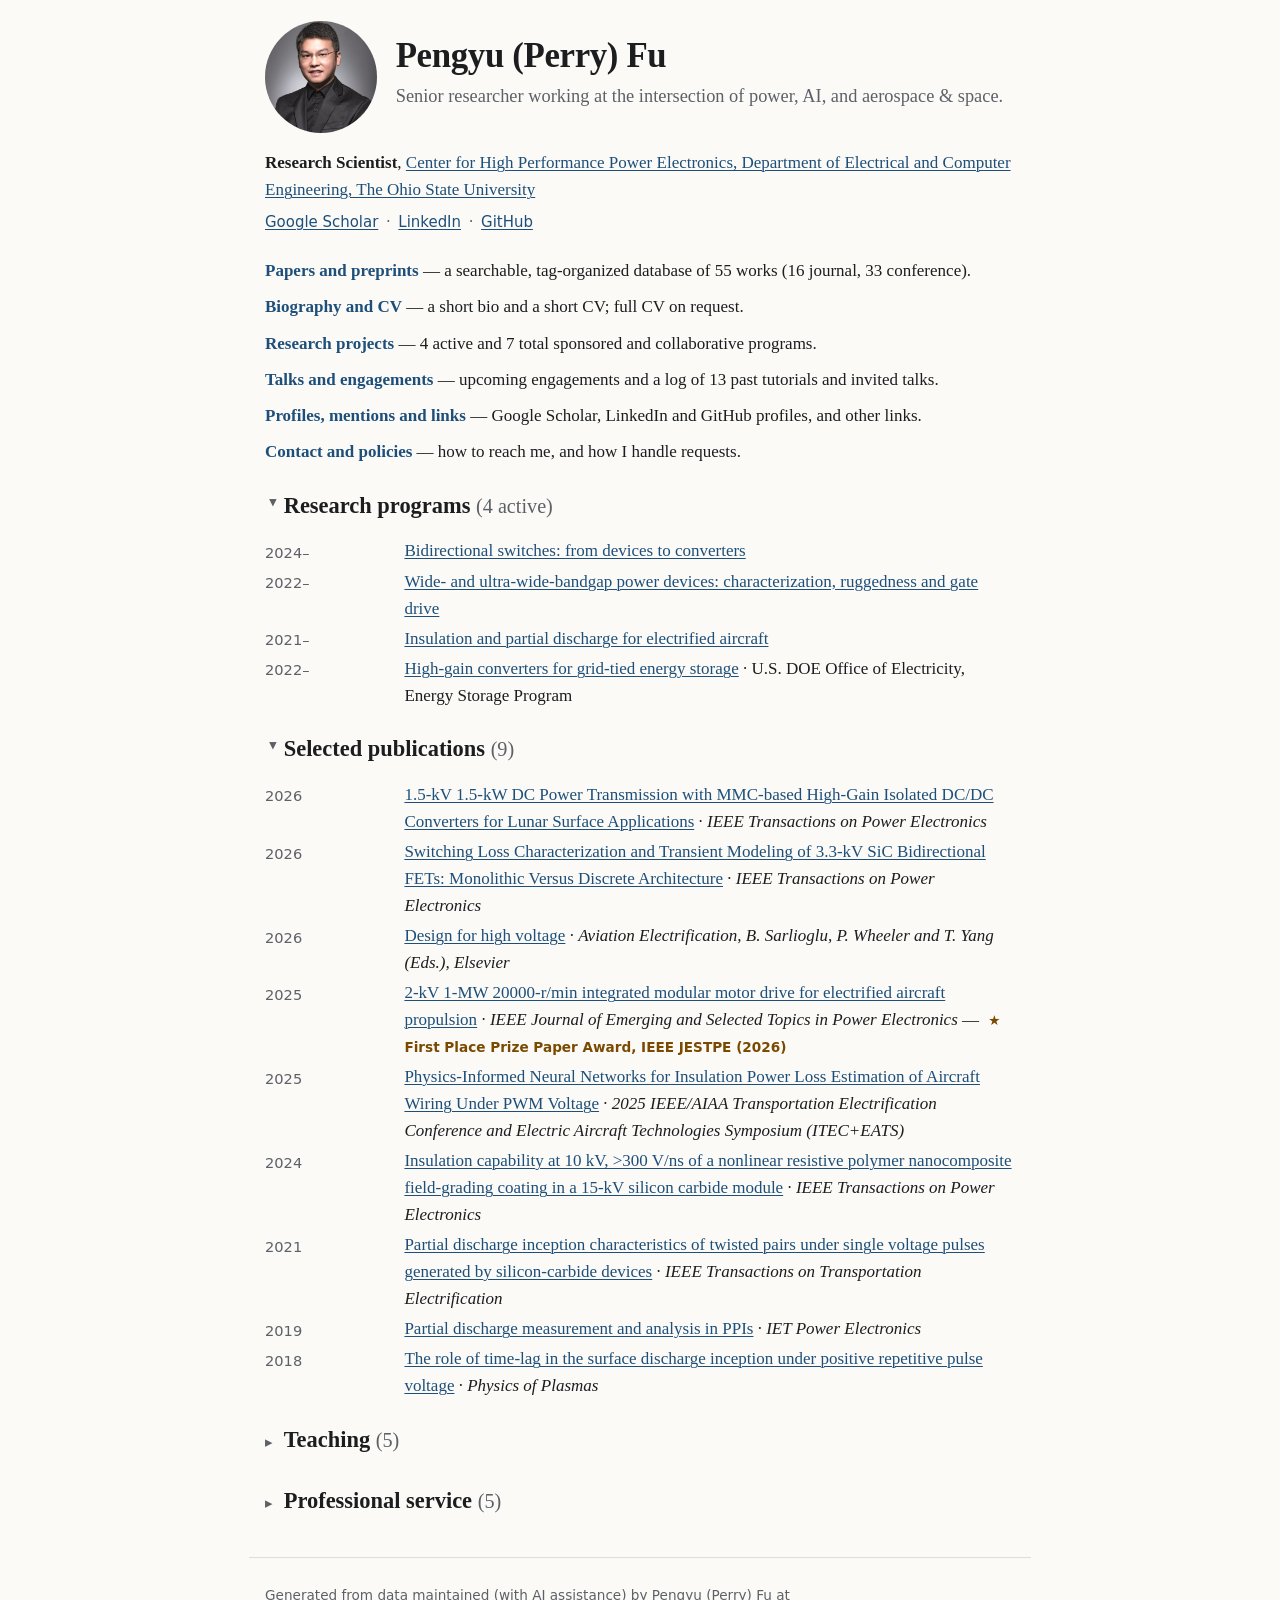
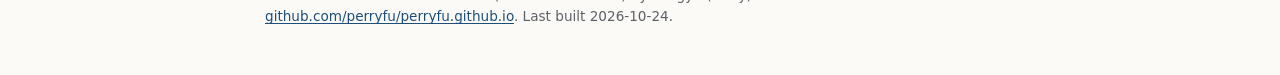
==== index.html @ dab383b7 "Publish site (e5df9e5)" ====
<!doctype html>
<html lang="en">
<head>
<meta charset="utf-8">
<meta name="viewport" content="width=device-width, initial-scale=1">
<title>Pengyu (Perry) Fu — Power, AI &amp; Aerospace | Ohio State</title>
<meta name="description" content="Pengyu (Perry) Fu — research scientist at Ohio State in high-voltage power electronics, insulation, SiC/GaN devices, aerospace and lunar power, and AI for power.">
<meta name="author" content="Pengyu (Perry) Fu">
<link rel="canonical" href="https://perryfu.github.io/">
<meta property="og:type" content="profile">
<meta property="og:title" content="Pengyu (Perry) Fu — Power, AI &amp; Aerospace | Ohio State">
<meta property="og:description" content="Pengyu (Perry) Fu — research scientist at Ohio State in high-voltage power electronics, insulation, SiC/GaN devices, aerospace and lunar power, and AI for power.">
<meta property="og:url" content="https://perryfu.github.io/">
<meta property="og:image" content="https://perryfu.github.io/files/headshot.jpeg"><meta name="twitter:card" content="summary">
<meta name="color-scheme" content="light dark">
<link rel="stylesheet" href="style.css">
<link rel="icon" href="favicon.svg" type="image/svg+xml">
<script type="application/ld+json">
{
  "@context": "https://schema.org",
  "@type": "Person",
  "name": "Pengyu (Perry) Fu",
  "honorificPrefix": "Dr.",
  "jobTitle": "Research Scientist",
  "worksFor": {
    "@type": "Organization",
    "name": "Center for High Performance Power Electronics, Department of Electrical and Computer Engineering, The Ohio State University"
  },
  "url": "https://perryfu.github.io/",
  "description": "Pengyu (Perry) Fu is currently a research scientist at the Center for High Performance Power Electronics, The Ohio State University, working at the intersection of power, AI, and aerospace & space. His research covers high-voltage engineering; medium-voltage SiC devices and bidirectional switches; power conversion for electrified aircraft, lunar surface power; and physics-informed machine learning for power engineering. His work received the First Place Prize Paper Award of the IEEE Journal of Emerging and Selected Topics in Power Electronics (2026). He received his Ph.D. in electrical engineering from North China Electric Power University in 2019 and is a Senior Member of IEEE.",
  "knowsAbout": [
    "Power electronics",
    "Partial discharge and high-voltage insulation",
    "Wide- and ultra-wide-bandgap power devices (SiC, GaN, Ga2O3)",
    "Bidirectional switches and medium-voltage converters",
    "Electrified aircraft propulsion and aerospace wiring",
    "Lunar surface power systems and DC microgrids",
    "Grid-tied energy storage",
    "Physics-informed machine learning for power electronics"
  ],
  "sameAs": [
    "https://scholar.google.com/citations?user=Dvko7yQAAAAJ",
    "https://www.linkedin.com/in/pengyu-fu/",
    "https://github.com/perryfu"
  ],
  "alternateName": [
    "P. Fu",
    "Pengyu Fu",
    "Perry Fu"
  ],
  "image": "https://perryfu.github.io/files/headshot.jpeg"
}
</script>
<script data-goatcounter="https://perryfu.goatcounter.com/count" async src="https://gc.zgo.at/count.js"></script>
</head>
<body>
<main>
<header class="hero">
<img class="portrait" src="files/headshot.jpeg" alt="Portrait of Pengyu (Perry) Fu" width="112" height="112">  <div>
    <h1>Pengyu (Perry) Fu</h1>
    <p class="lede">Senior researcher working at the intersection of power, AI, and aerospace &amp; space.</p>
  </div>
</header>

<ul class="affil">
  <li><strong>Research Scientist</strong>, <a href="https://chppe.engineering.osu.edu/">Center for High Performance Power Electronics, Department of Electrical and Computer Engineering, The Ohio State University</a></li>
</ul>

<p class="profiles">
<a href="https://scholar.google.com/citations?user=Dvko7yQAAAAJ">Google Scholar</a><span class="sep">·</span><a href="https://www.linkedin.com/in/pengyu-fu/">LinkedIn</a><span class="sep">·</span><a href="https://github.com/perryfu">GitHub</a></p>

<div class="directory">
  <p><a href="papers.html"><strong>Papers and preprints</strong></a> — a searchable, tag-organized database of 55 works (16 journal, 33 conference).</p>
  <p><a href="bio.html"><strong>Biography and CV</strong></a> — a short bio and a short CV; full CV on request.</p>
  <p><a href="projects.html"><strong>Research projects</strong></a> — 4 active and 7 total sponsored and collaborative programs.</p>
  <p><a href="talks.html"><strong>Talks and engagements</strong></a> — upcoming engagements and a log of 13 past tutorials and invited talks.</p>
  <p><a href="links.html"><strong>Profiles, mentions and links</strong></a> — Google Scholar, LinkedIn and GitHub profiles, and other links.</p>
  <p><a href="contact.html"><strong>Contact and policies</strong></a> — how to reach me, and how I handle requests.</p>
</div>

<details open>
  <summary><h2>Research programs <span class="n">(4 active)</span></h2></summary>
  <ul class="dated">
    <li><span class="d">2024–</span> <a href="projects.html#bidirectional-switches-from-devices-to-converters">Bidirectional switches: from devices to converters</a></li>
    <li><span class="d">2022–</span> <a href="projects.html#wide--and-ultra-wide-bandgap-power-devices-characterization-">Wide- and ultra-wide-bandgap power devices: characterization, ruggedness and gate drive</a></li>
    <li><span class="d">2021–</span> <a href="projects.html#insulation-and-partial-discharge-for-electrified-aircraft">Insulation and partial discharge for electrified aircraft</a></li>
    <li><span class="d">2022–</span> <a href="projects.html#high-gain-converters-for-grid-tied-energy-storage">High-gain converters for grid-tied energy storage</a> · U.S. DOE Office of Electricity, Energy Storage Program</li>
  </ul>
</details>

<details open>
  <summary><h2>Selected publications <span class="n">(9)</span></h2></summary>
  <ul class="dated">
    <li><span class="d">2026</span> <a href="papers.html#yao20261">1.5-kV 1.5-kW DC Power Transmission with MMC-based High-Gain Isolated DC/DC Converters for Lunar Surface Applications</a> · <em>IEEE Transactions on Power Electronics</em></li>
    <li><span class="d">2026</span> <a href="papers.html#fu2026switching_tpel">Switching Loss Characterization and Transient Modeling of 3.3-kV SiC Bidirectional FETs: Monolithic Versus Discrete Architecture</a> · <em>IEEE Transactions on Power Electronics</em></li>
    <li><span class="d">2026</span> <a href="papers.html#fu2026design">Design for high voltage</a> · <em>Aviation Electrification, B. Sarlioglu, P. Wheeler and T. Yang (Eds.), Elsevier</em></li>
    <li><span class="d">2025</span> <a href="papers.html#wang2025integrated">2-kV 1-MW 20000-r/min integrated modular motor drive for electrified aircraft propulsion</a> · <em>IEEE Journal of Emerging and Selected Topics in Power Electronics</em> — <span class="award">First Place Prize Paper Award, IEEE JESTPE (2026)</span></li>
    <li><span class="d">2025</span> <a href="papers.html#fu2025physics">Physics-Informed Neural Networks for Insulation Power Loss Estimation of Aircraft Wiring Under PWM Voltage</a> · <em>2025 IEEE/AIAA Transportation Electrification Conference and Electric Aircraft Technologies Symposium (ITEC+EATS)</em></li>
    <li><span class="d">2024</span> <a href="papers.html#zhang2024insulation">Insulation capability at 10 kV, &gt;300 V/ns of a nonlinear resistive polymer nanocomposite field-grading coating in a 15-kV silicon carbide module</a> · <em>IEEE Transactions on Power Electronics</em></li>
    <li><span class="d">2021</span> <a href="papers.html#wei2021partial">Partial discharge inception characteristics of twisted pairs under single voltage pulses generated by silicon-carbide devices</a> · <em>IEEE Transactions on Transportation Electrification</em></li>
    <li><span class="d">2019</span> <a href="papers.html#fu2019partial">Partial discharge measurement and analysis in PPIs</a> · <em>IET Power Electronics</em></li>
    <li><span class="d">2018</span> <a href="papers.html#fu2018role">The role of time-lag in the surface discharge inception under positive repetitive pulse voltage</a> · <em>Physics of Plasmas</em></li>
  </ul>
</details>

<details>
  <summary><h2>Teaching <span class="n">(5)</span></h2></summary>
  <ul class="dated">
    <li><span class="d">Spring 2025</span> ECE 5047 · High Voltage Engineering and Laboratory (lecturer)</li>
    <li><span class="d">Autumn 2024</span> Power Electronics for Automotive Applications — Stellantis short course (instructor)</li>
    <li><span class="d">Autumn 2023</span> Power Electronics for Automotive Applications — Stellantis short course (instructor)</li>
    <li><span class="d">Spring 2023</span> ECE 5047 · High Voltage Engineering and Laboratory (lecturer)</li>
    <li><span class="d">Autumn 2022–23</span> ECE 5244 · Si and Wide Band Gap Power Devices (guest lecturer)</li>
  </ul>
</details>





<details>
  <summary><h2>Professional service <span class="n">(5)</span></h2></summary>
  <ul class="dated">
    <li><span class="d">2026</span> Track Chair — Battery Chargers · IEEE ITEC+EATS</li>
    <li><span class="d">2025</span> Track Chair — Design &amp; Optimization for Electrified Airplane, Sea &amp; Undersea Transportation · IEEE ITEC+EATS</li>
    <li><span class="d">2025</span> Proposal reviewer, SBIR/STTR Programs · U.S. Department of Energy, Office of Science</li>
    <li><span class="d">2023</span> Topic Chair, Electrified Aircraft; Session Chair (2 sessions) · IEEE ECCE</li>
    <li><span class="d">2022–</span> Reviewer · IEEE TPEL, JESTPE, TTE, OJ-PEL, TIE; APEC, ECCE, ITEC</li>
  </ul>
</details>
</main>
<footer>
  <p>Generated from data maintained (with AI assistance) by Pengyu (Perry) Fu at <a href="https://github.com/perryfu/perryfu.github.io">github.com/perryfu/perryfu.github.io</a>. Last built 2026-10-24.</p>
</footer>
</body>
</html>
---- style.css ----
/* Single-column academic layout, in the spirit of teorth.github.io/tao-web.
   No web fonts or frameworks: fast on any connection, nothing to break. */

:root {
  --bg: #fbfaf7;
  --fg: #1c1d1f;
  --muted: #5d6167;
  --rule: #e2ded4;
  --accent: #1d4f7a;
  --accent-hover: #0d3458;
  --chip: #eef1f4;
  --chip-on: #1d4f7a;
  --chip-on-fg: #ffffff;
  --code: #f1efe8;
  --ph-bg: #fff0b8;
  --ph-fg: #5c4300;
  --draft: #a65f00;
  --award: #7a4a00;
  --measure: 46rem;
  --serif: Charter, "Bitstream Charter", "Sitka Text", Cambria, "Iowan Old Style", Georgia, serif;
  --sans: system-ui, -apple-system, "Segoe UI", Roboto, "Helvetica Neue", Arial, sans-serif;
  --mono: ui-monospace, "SF Mono", Menlo, Consolas, monospace;
}
@media (prefers-color-scheme: dark) {
  :root {
    --bg: #141619; --fg: #e6e4df; --muted: #a1a5ab; --rule: #2b2f35; --accent: #8db9e4;
    --accent-hover: #b9d5f2; --chip: #22262c; --chip-on: #8db9e4; --chip-on-fg: #0f1215;
    --code: #1c1f23; --ph-bg: #4b3b08; --ph-fg: #ffe38f; --draft: #f0b65a; --award: #f0c27a;
  }
}

* { box-sizing: border-box; }
html { font-size: 17px; -webkit-text-size-adjust: 100%; }
body {
  margin: 0; background: var(--bg); color: var(--fg);
  font-family: var(--serif); line-height: 1.58;
  text-rendering: optimizeLegibility; font-kerning: normal;
}
main, nav.crumb, footer, .banner-inner { max-width: var(--measure); margin: 0 auto; padding: 0 16px; }
main { padding-top: 1.25rem; padding-bottom: 2rem; }

a { color: var(--accent); text-decoration-thickness: 1px; text-underline-offset: 2px; }
a:hover { color: var(--accent-hover); }
h1 { font-size: 2.05rem; line-height: 1.15; margin: 1.2rem 0 .35rem; letter-spacing: -.01em; font-weight: 700; }
h2 { font-size: 1.32rem; margin: 2rem 0 .5rem; line-height: 1.25; }
h3 { font-size: 1.08rem; margin: 1.5rem 0 .35rem; line-height: 1.3; }
hr { border: 0; border-top: 1px solid var(--rule); margin: 2.25rem 0 0; }
code, pre { font-family: var(--mono); font-size: .84em; }
code { background: var(--code); padding: .05em .3em; border-radius: 3px; }
ul, ol { padding-left: 1.25rem; }
li { margin: .2rem 0; }

.lede { font-size: 1.08rem; color: var(--muted); margin-top: .2rem; }
.muted { color: var(--muted); }
.small { font-size: .88rem; }
.n { color: var(--muted); font-weight: 400; font-size: .9em; }

/* Placeholders and draft banner */
.ph { background: var(--ph-bg); color: var(--ph-fg); border-radius: 3px; padding: 0 .2em; box-decoration-break: clone; -webkit-box-decoration-break: clone; }
.banner { background: var(--ph-bg); color: var(--ph-fg); font-family: var(--sans); font-size: .82rem; padding: .45rem 0; }
.banner .ph { background: transparent; text-decoration: underline; }
.banner code { background: transparent; }

nav.crumb { padding-top: 1rem; font-family: var(--sans); font-size: .88rem; }
nav.crumb a, .crumb2 a { text-decoration: none; }
.crumb2 { font-family: var(--sans); font-size: .88rem; margin: 0; }

/* Front page */
.hero { display: flex; gap: 1.1rem; align-items: center; }
.hero h1 { margin-top: .6rem; }
.portrait { width: 112px; height: 112px; border-radius: 50%; object-fit: cover; flex: none; }
.affil { list-style: none; padding: 0; margin: 1rem 0 .4rem; }
.affil li { margin: .15rem 0; }
.profiles { font-family: var(--sans); font-size: .88rem; margin: .4rem 0 1.4rem; }
.profiles .sep { color: var(--muted); margin: 0 .45rem; }
.directory p { margin: .55rem 0; }
.directory a { text-decoration: none; }
.directory a:hover strong { text-decoration: underline; }

details > summary { cursor: pointer; list-style: none; }
details > summary::-webkit-details-marker { display: none; }
details > summary h2 { display: inline; }
details > summary::before { content: "▸"; display: inline-block; width: 1.1rem; color: var(--muted); font-size: .9rem; transition: transform .12s; }
details[open] > summary::before { transform: rotate(90deg); }
details:not(.bib) { margin-top: 1.5rem; }
details:not(.bib) > summary { margin-bottom: .35rem; }

/* Dated lists (year/term in a fixed gutter, like Tao's lists) */
ul.dated { list-style: none; padding-left: 0; }
ul.dated li { position: relative; padding-left: 8.2rem; }
ul.dated .d { position: absolute; left: 0; top: .14rem; width: 7.6rem; color: var(--muted); font-variant-numeric: tabular-nums; font-family: var(--sans); font-size: .86rem; }
@media (max-width: 560px) {
  ul.dated li { padding-left: 0; margin-bottom: .55rem; }
  ul.dated .d { position: static; display: block; width: auto; }
  .hero { flex-direction: column; align-items: flex-start; }
}

/* Badges, tags, chips */
.badge, .tag, .chip, .mini {
  font-family: var(--sans); font-size: .72rem; letter-spacing: .02em;
  border-radius: 999px; padding: .08rem .5rem; white-space: nowrap;
}
.badge { border: 1px solid var(--rule); color: var(--muted); margin-left: .25rem; vertical-align: .08em; }
.badge.status { border-color: var(--draft); color: var(--draft); }
.badge.draft { border-color: var(--draft); color: var(--draft); font-weight: 600; }
.award { font-family: var(--sans); font-size: .8rem; color: var(--award); font-weight: 600; margin-left: .3rem; }
.award::before { content: "★ "; }
.tag, .chip { background: var(--chip); color: var(--fg); border: 0; cursor: pointer; text-decoration: none; }
.tag:hover, .chip:hover { filter: brightness(.95); }
.chip span { color: var(--muted); margin-left: .15rem; }
.chip[aria-pressed="true"] { background: var(--chip-on); color: var(--chip-on-fg); }
.chip[aria-pressed="true"] span { color: inherit; opacity: .8; }
.mini { border: 1px solid var(--rule); text-decoration: none; margin-left: .2rem; }

/* Papers page */
.stats { font-family: var(--sans); font-size: .86rem; color: var(--muted); }
.controls { display: flex; gap: .5rem; margin: 1rem 0 .6rem; flex-wrap: wrap; }
.controls input, .controls select {
  font: inherit; font-family: var(--sans); font-size: .92rem; color: var(--fg); background: var(--bg);
  border: 1px solid var(--rule); border-radius: 6px; padding: .45rem .6rem;
}
.controls input { flex: 1 1 16rem; min-width: 0; }
.controls input:focus, .controls select:focus { outline: 2px solid var(--accent); outline-offset: 1px; }
.chips { display: flex; flex-wrap: wrap; gap: .35rem; }
.count { font-family: var(--sans); font-size: .82rem; color: var(--muted); margin: .7rem 0 0; }
.year-group h2 { font-family: var(--sans); font-size: 1rem; color: var(--muted); border-bottom: 1px solid var(--rule); padding-bottom: .2rem; margin-top: 1.6rem; }
ol.papers { list-style: none; padding: 0; margin: 0; }
.paper { padding: .6rem 0 .7rem; border-bottom: 1px dotted var(--rule); }
.paper:target { background: color-mix(in srgb, var(--ph-bg) 40%, transparent); }
.p-title { font-weight: 700; line-height: 1.35; }
.p-authors, .p-venue, .p-note { font-size: .95rem; }
.p-links { display: flex; flex-wrap: wrap; gap: .3rem .55rem; align-items: baseline; margin-top: .3rem; font-family: var(--sans); font-size: .82rem; }
.bib summary { color: var(--accent); cursor: pointer; display: inline; }
.bib summary::before { content: none; }
.bib[open] { flex-basis: 100%; }
.bib pre { background: var(--code); padding: .6rem .75rem; border-radius: 6px; overflow-x: auto; margin: .4rem 0; white-space: pre; }
.empty { color: var(--muted); font-style: italic; }

/* Projects and talks */
.project { border-top: 1px solid var(--rule); padding-top: .25rem; }
.project h3 { margin-top: .9rem; }
.meta { font-family: var(--sans); font-size: .84rem; color: var(--muted); margin: .1rem 0 .4rem; }
.meta span + span::before { content: "·"; margin: 0 .45rem; }
ul.talks li { margin-bottom: .45rem; }

/* AI views */
.note { font-size: .93rem; background: var(--code); border-left: 3px solid var(--rule); padding: .1rem .9rem; margin: .8rem 0; border-radius: 0 6px 6px 0; }
.toc { font-family: var(--sans); font-size: .88rem; border: 1px solid var(--rule); border-radius: 8px; padding: .6rem 1rem .4rem; margin: 1.4rem 0; }
.toc-h { font-weight: 600; margin: 0 0 .3rem; }
.toc ol { margin: .1rem 0 .3rem; padding-left: 1.1rem; }
.toc a { text-decoration: none; }
.preface { font-size: 1.04rem; }
.part-intro { color: var(--muted); font-style: italic; margin-top: -.15rem; }
.thesis h3 .anchor { opacity: 0; text-decoration: none; font-family: var(--sans); font-weight: 400; color: var(--muted); }
.thesis h3:hover .anchor { opacity: 1; }
.sources { font-size: .86rem; color: var(--muted); }

/* Interview, links, contact */
dl.qa dt { font-weight: 700; margin-top: 1.4rem; }
dl.qa .qn { color: var(--muted); font-family: var(--sans); font-size: .85rem; }
dl.qa dd { margin: .3rem 0 0; }
ul.linklist li { margin: .45rem 0; }
.url { font-family: var(--sans); font-size: .78rem; word-break: break-all; }
dl.contact { display: grid; grid-template-columns: 6.5rem 1fr; gap: .35rem .8rem; }
dl.contact dt { color: var(--muted); font-family: var(--sans); font-size: .88rem; padding-top: .12rem; }
dl.contact dd { margin: 0; }
.pre { white-space: pre-line; }

footer { border-top: 1px solid var(--rule); padding-top: .8rem; padding-bottom: 2rem; font-family: var(--sans); font-size: .8rem; color: var(--muted); }

@media print {
  .banner, .controls, .chips, .count, nav.crumb, .toc { display: none; }
  .ph { background: none; }
  body { background: #fff; color: #000; }
  a { color: #000; }
}
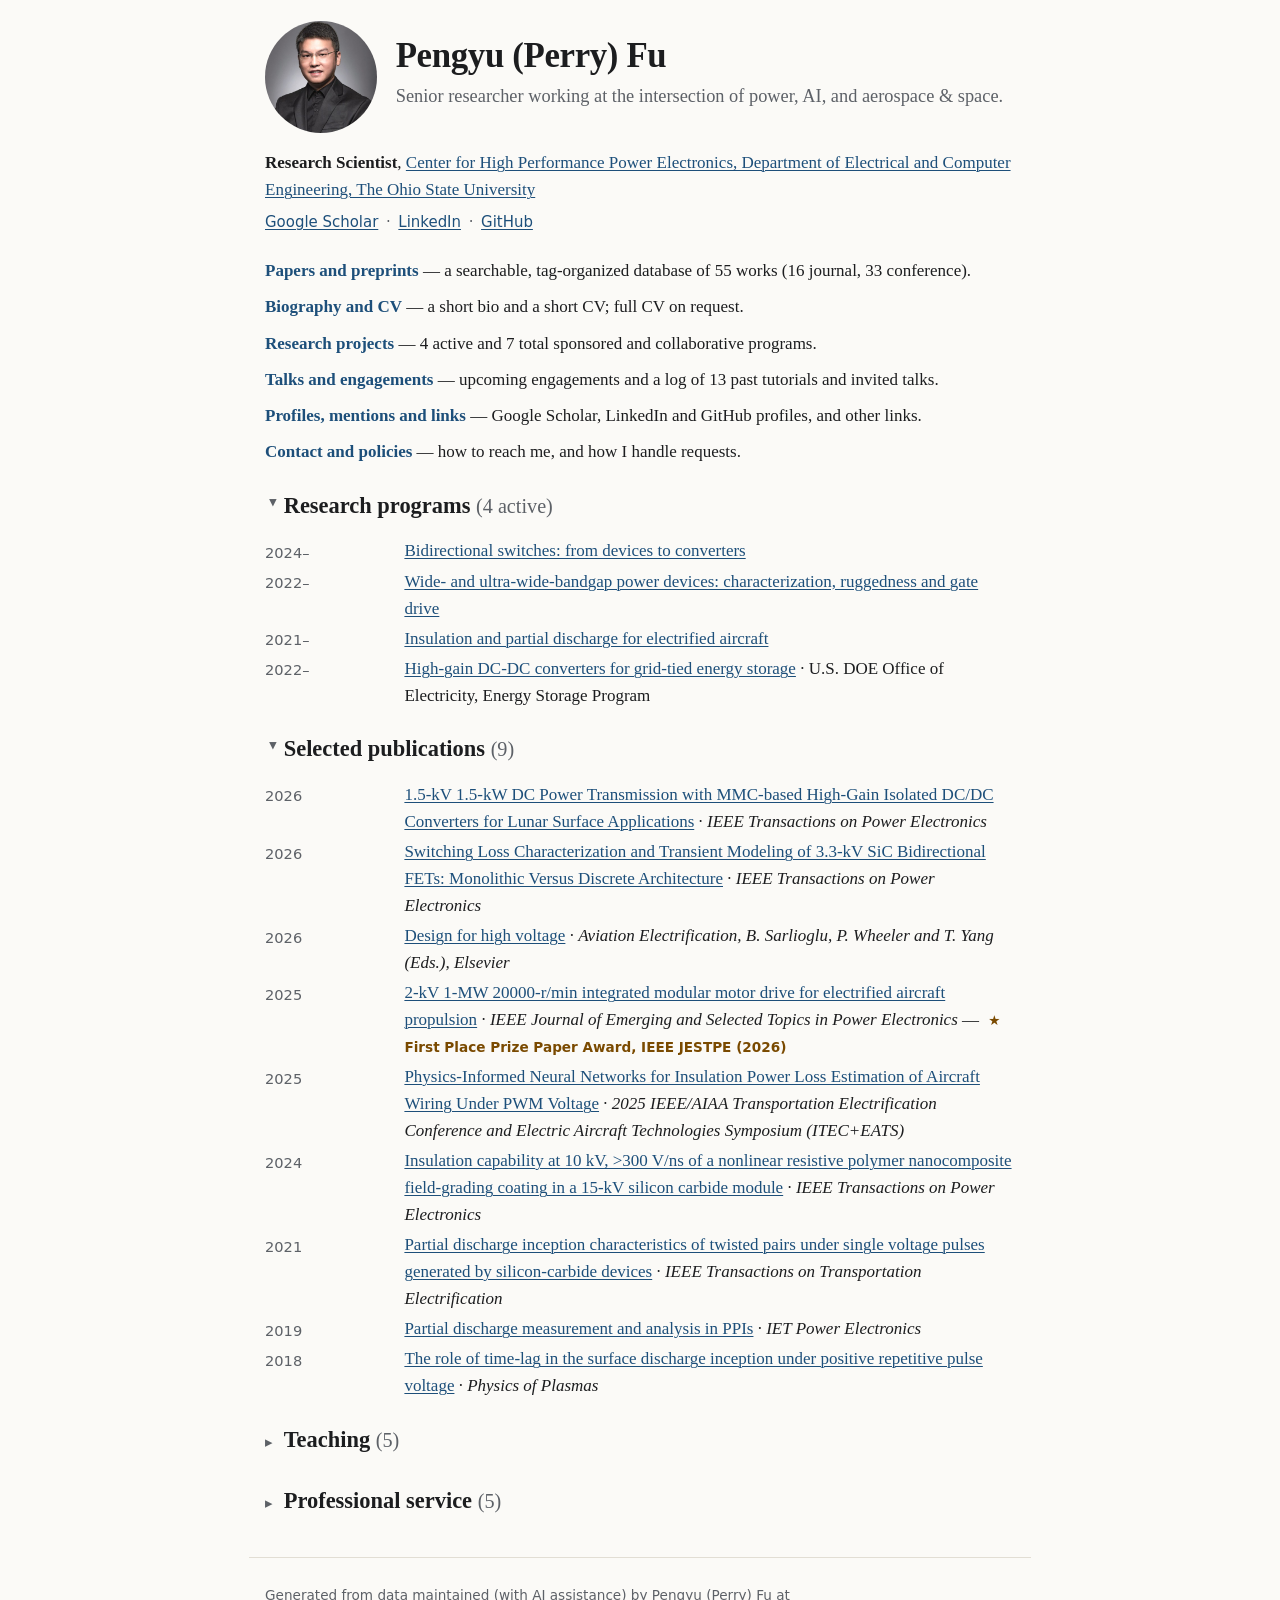
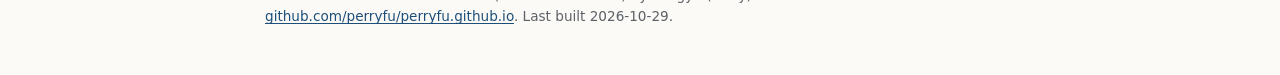
==== commit 68aed69b: "Publish site (8ccd052)" ====
--- a/index.html
+++ b/index.html
@@ -84,7 +84,7 @@
     <li><span class="d">2024–</span> <a href="projects.html#bidirectional-switches-from-devices-to-converters">Bidirectional switches: from devices to converters</a></li>
     <li><span class="d">2022–</span> <a href="projects.html#wide--and-ultra-wide-bandgap-power-devices-characterization-">Wide- and ultra-wide-bandgap power devices: characterization, ruggedness and gate drive</a></li>
     <li><span class="d">2021–</span> <a href="projects.html#insulation-and-partial-discharge-for-electrified-aircraft">Insulation and partial discharge for electrified aircraft</a></li>
-    <li><span class="d">2022–</span> <a href="projects.html#high-gain-converters-for-grid-tied-energy-storage">High-gain converters for grid-tied energy storage</a> · U.S. DOE Office of Electricity, Energy Storage Program</li>
+    <li><span class="d">2022–</span> <a href="projects.html#high-gain-dc-dc-converters-for-grid-tied-energy-storage">High-gain DC-DC converters for grid-tied energy storage</a> · U.S. DOE Office of Electricity, Energy Storage Program</li>
   </ul>
 </details>
 
@@ -130,7 +130,7 @@
 </details>
 </main>
 <footer>
-  <p>Generated from data maintained (with AI assistance) by Pengyu (Perry) Fu at <a href="https://github.com/perryfu/perryfu.github.io">github.com/perryfu/perryfu.github.io</a>. Last built 2026-10-24.</p>
+  <p>Generated from data maintained (with AI assistance) by Pengyu (Perry) Fu at <a href="https://github.com/perryfu/perryfu.github.io">github.com/perryfu/perryfu.github.io</a>. Last built 2026-10-29.</p>
 </footer>
 </body>
 </html>
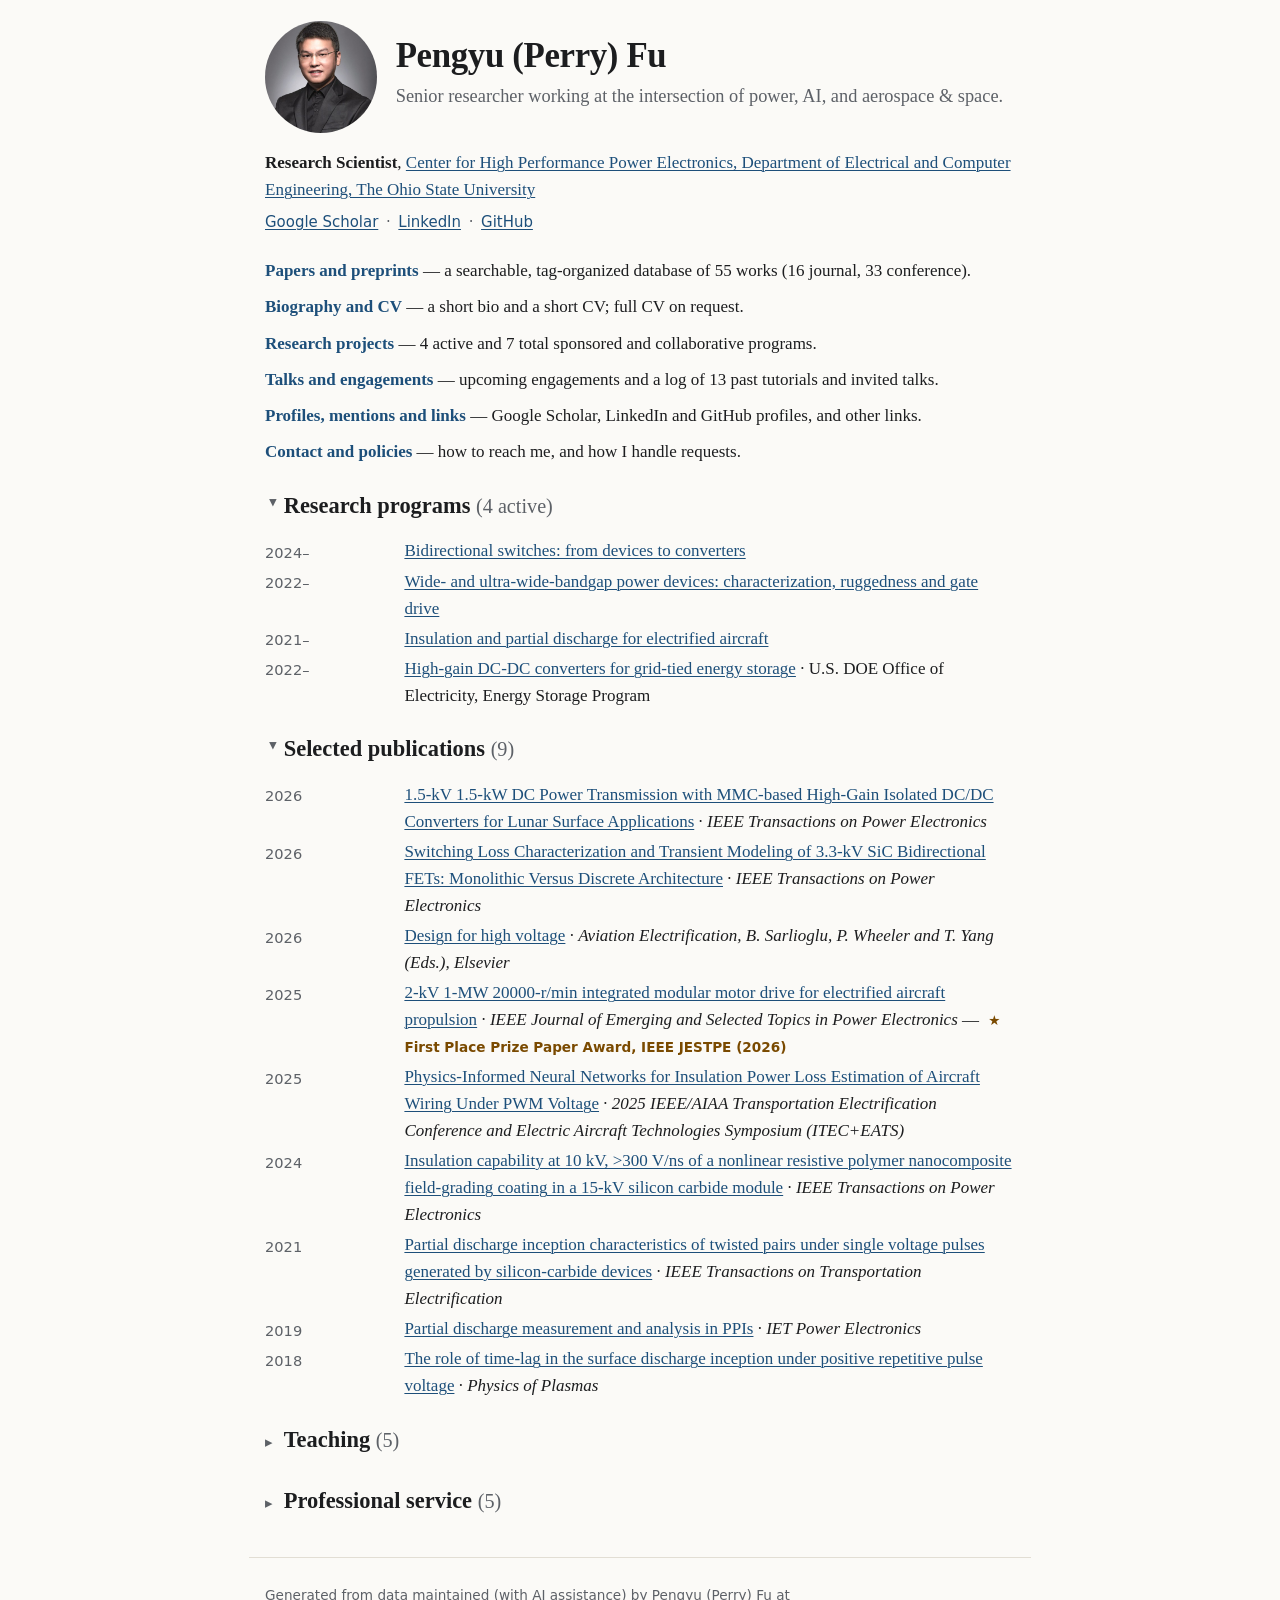
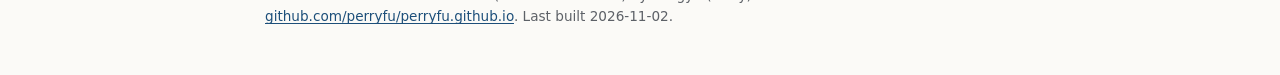
==== commit ea45f854: "Publish site (8ccd052)" ====
--- a/index.html
+++ b/index.html
@@ -130,7 +130,7 @@
 </details>
 </main>
 <footer>
-  <p>Generated from data maintained (with AI assistance) by Pengyu (Perry) Fu at <a href="https://github.com/perryfu/perryfu.github.io">github.com/perryfu/perryfu.github.io</a>. Last built 2026-10-29.</p>
+  <p>Generated from data maintained (with AI assistance) by Pengyu (Perry) Fu at <a href="https://github.com/perryfu/perryfu.github.io">github.com/perryfu/perryfu.github.io</a>. Last built 2026-11-02.</p>
 </footer>
 </body>
 </html>
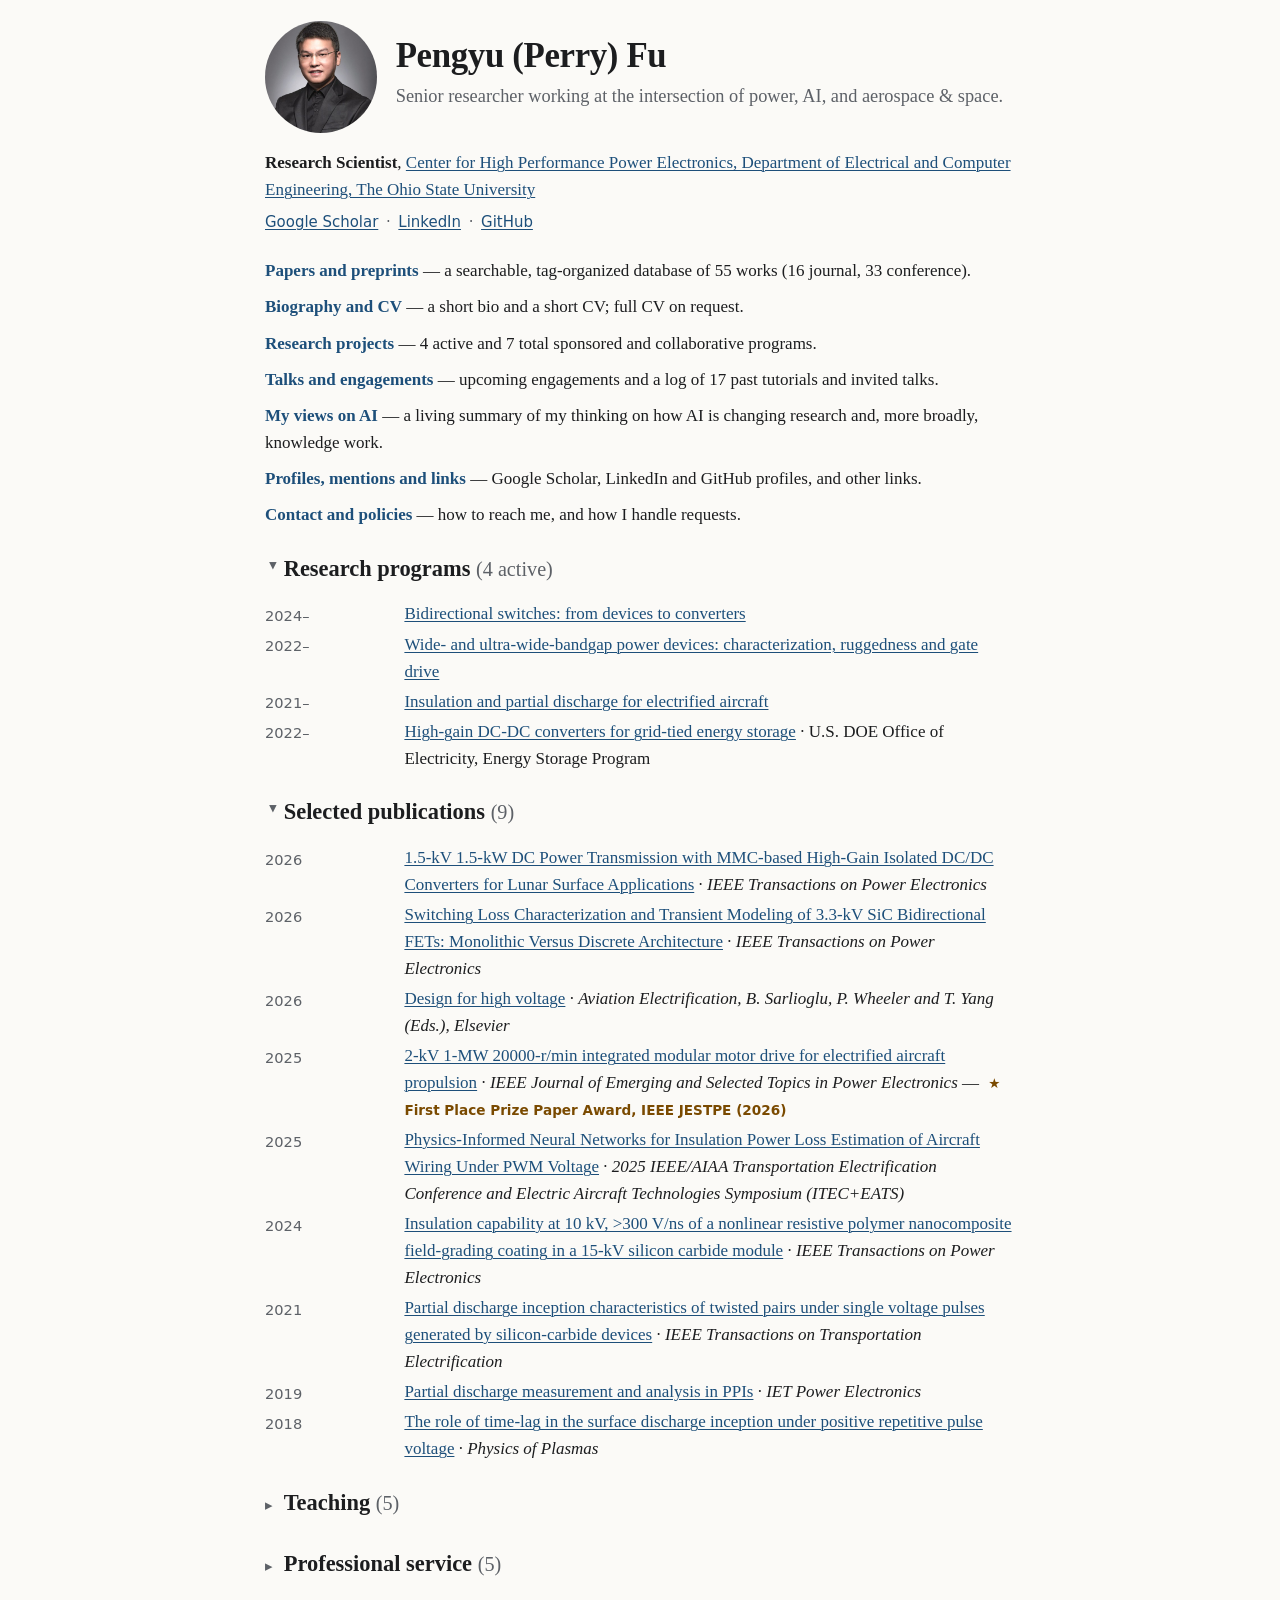
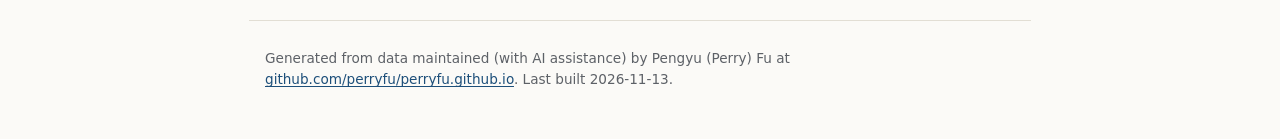
==== commit cedf8607: "Publish site (e943211)" ====
--- a/index.html
+++ b/index.html
@@ -73,7 +73,8 @@
   <p><a href="papers.html"><strong>Papers and preprints</strong></a> — a searchable, tag-organized database of 55 works (16 journal, 33 conference).</p>
   <p><a href="bio.html"><strong>Biography and CV</strong></a> — a short bio and a short CV; full CV on request.</p>
   <p><a href="projects.html"><strong>Research projects</strong></a> — 4 active and 7 total sponsored and collaborative programs.</p>
-  <p><a href="talks.html"><strong>Talks and engagements</strong></a> — upcoming engagements and a log of 13 past tutorials and invited talks.</p>
+  <p><a href="talks.html"><strong>Talks and engagements</strong></a> — upcoming engagements and a log of 17 past tutorials and invited talks.</p>
+  <p><a href="ai-views.html"><strong>My views on AI</strong></a> — a living summary of my thinking on how AI is changing research and, more broadly, knowledge work.</p>
   <p><a href="links.html"><strong>Profiles, mentions and links</strong></a> — Google Scholar, LinkedIn and GitHub profiles, and other links.</p>
   <p><a href="contact.html"><strong>Contact and policies</strong></a> — how to reach me, and how I handle requests.</p>
 </div>
@@ -130,7 +131,7 @@
 </details>
 </main>
 <footer>
-  <p>Generated from data maintained (with AI assistance) by Pengyu (Perry) Fu at <a href="https://github.com/perryfu/perryfu.github.io">github.com/perryfu/perryfu.github.io</a>. Last built 2026-11-02.</p>
+  <p>Generated from data maintained (with AI assistance) by Pengyu (Perry) Fu at <a href="https://github.com/perryfu/perryfu.github.io">github.com/perryfu/perryfu.github.io</a>. Last built 2026-11-13.</p>
 </footer>
 </body>
 </html>
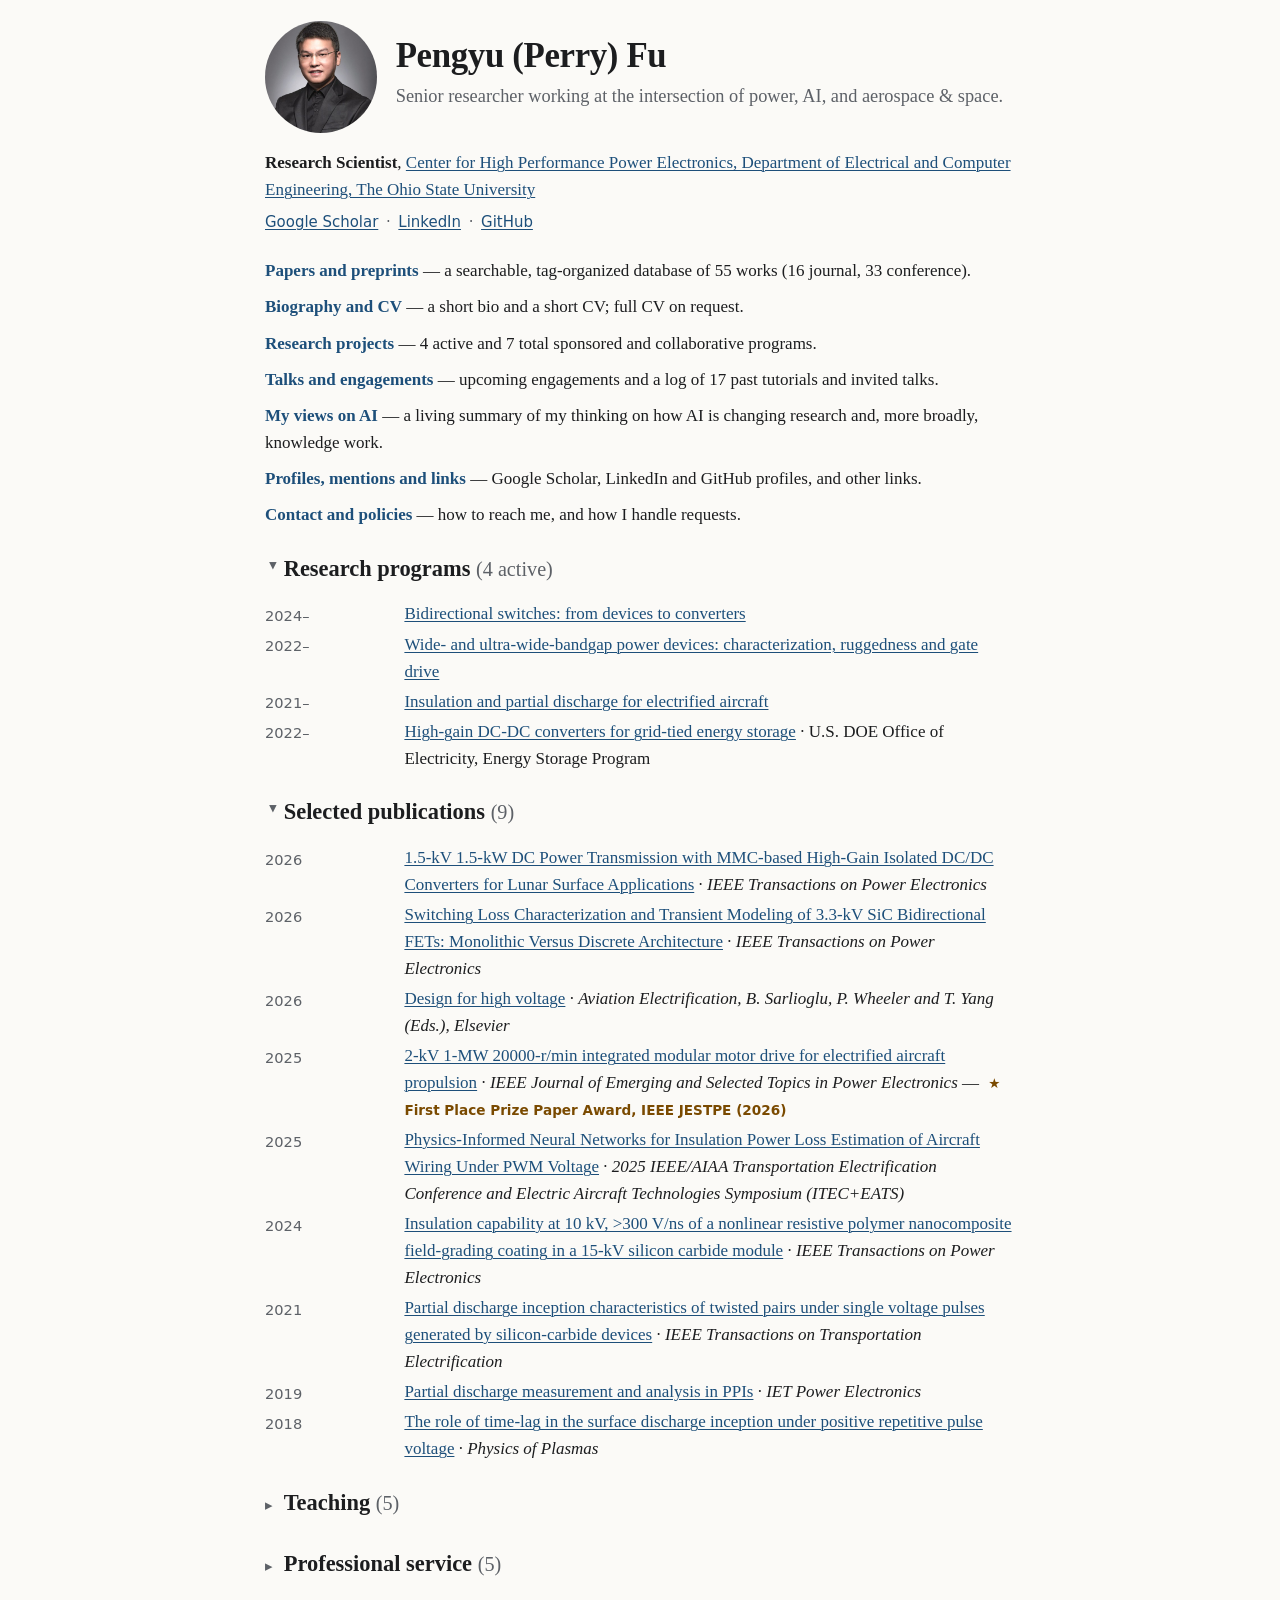
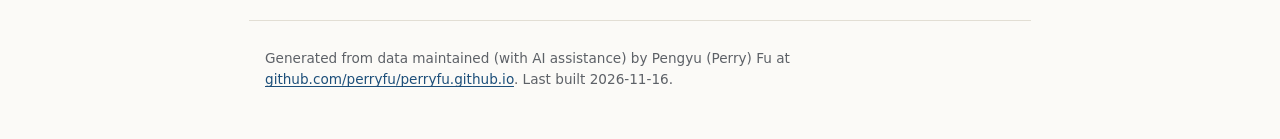
==== commit e918b443: "Publish site (e943211)" ====
--- a/index.html
+++ b/index.html
@@ -131,7 +131,7 @@
 </details>
 </main>
 <footer>
-  <p>Generated from data maintained (with AI assistance) by Pengyu (Perry) Fu at <a href="https://github.com/perryfu/perryfu.github.io">github.com/perryfu/perryfu.github.io</a>. Last built 2026-11-13.</p>
+  <p>Generated from data maintained (with AI assistance) by Pengyu (Perry) Fu at <a href="https://github.com/perryfu/perryfu.github.io">github.com/perryfu/perryfu.github.io</a>. Last built 2026-11-16.</p>
 </footer>
 </body>
 </html>
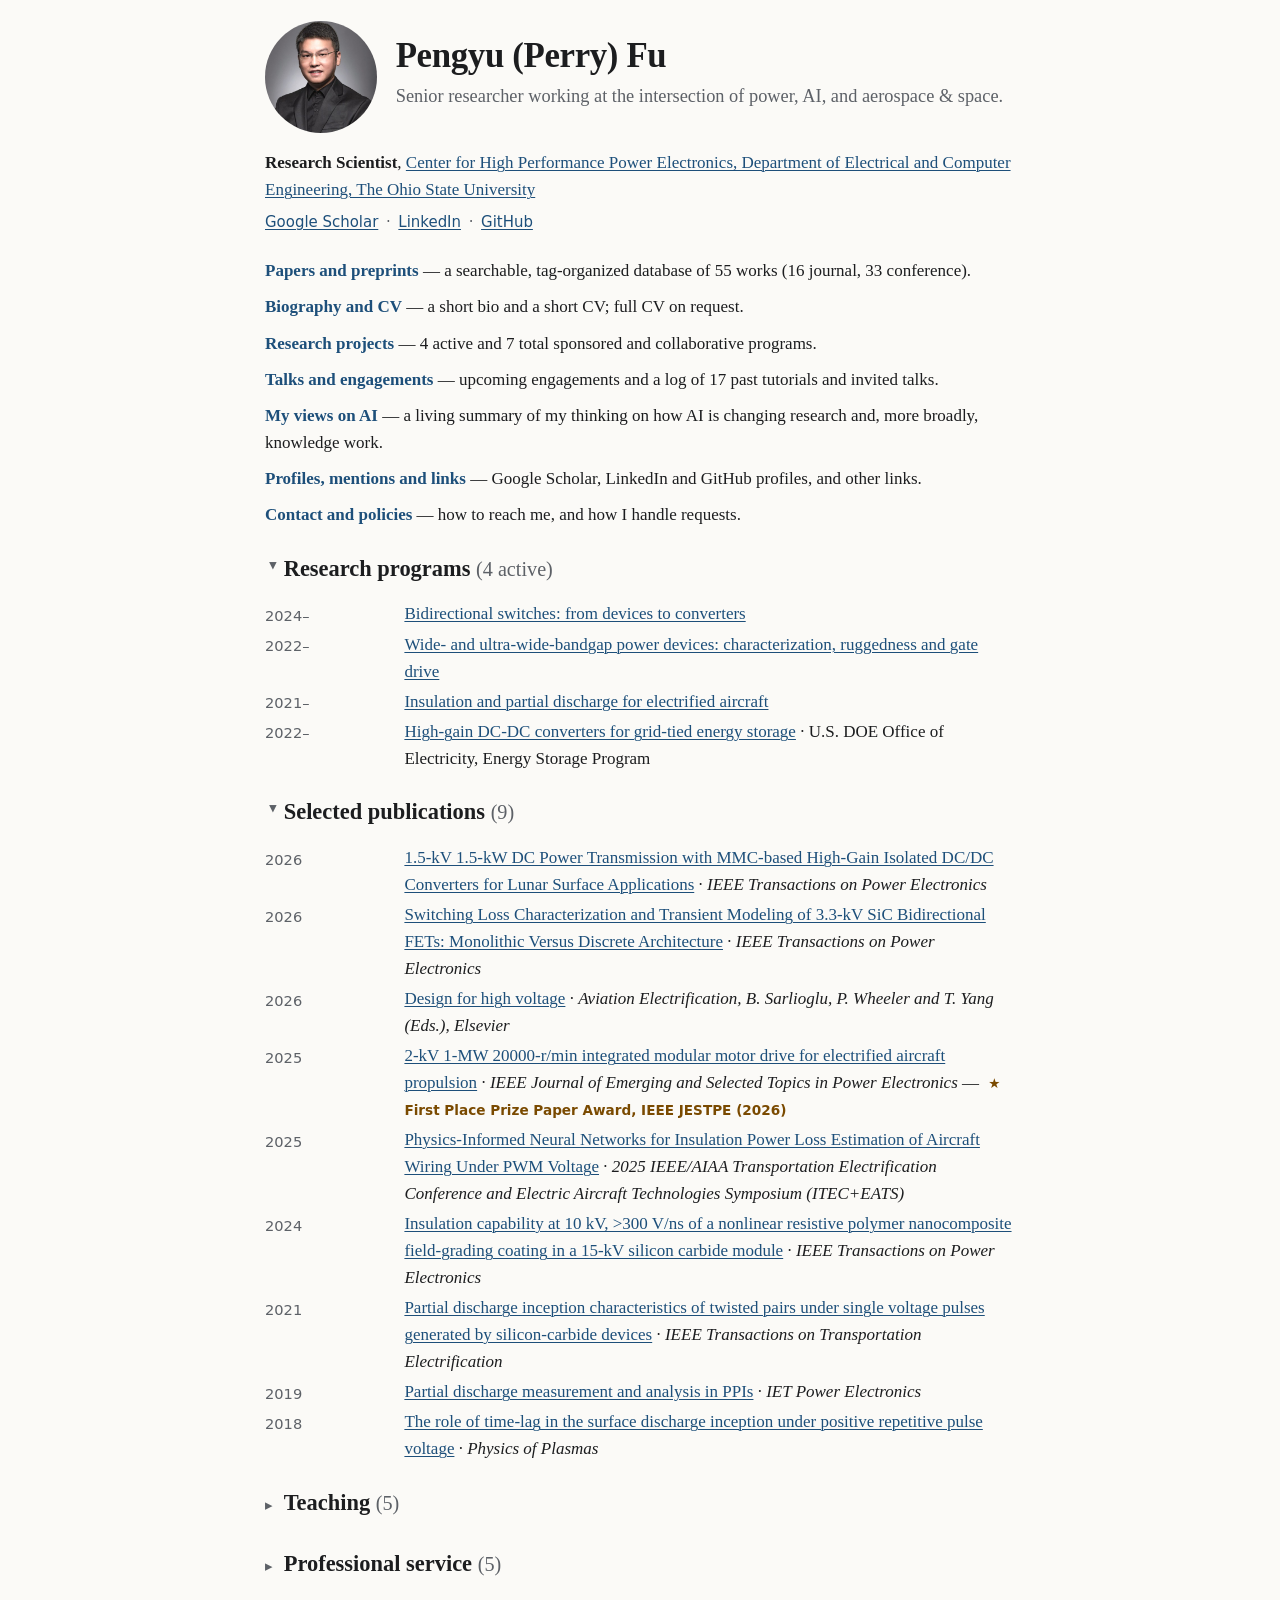
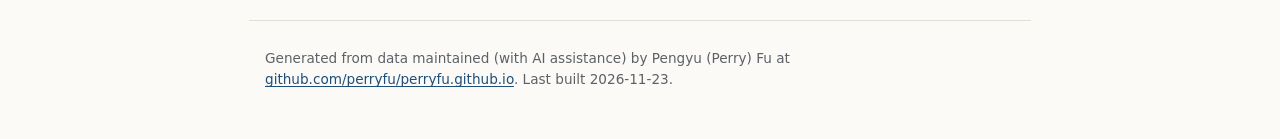
==== commit 8550310d: "Publish site (e943211)" ====
--- a/index.html
+++ b/index.html
@@ -131,7 +131,7 @@
 </details>
 </main>
 <footer>
-  <p>Generated from data maintained (with AI assistance) by Pengyu (Perry) Fu at <a href="https://github.com/perryfu/perryfu.github.io">github.com/perryfu/perryfu.github.io</a>. Last built 2026-11-16.</p>
+  <p>Generated from data maintained (with AI assistance) by Pengyu (Perry) Fu at <a href="https://github.com/perryfu/perryfu.github.io">github.com/perryfu/perryfu.github.io</a>. Last built 2026-11-23.</p>
 </footer>
 </body>
 </html>
